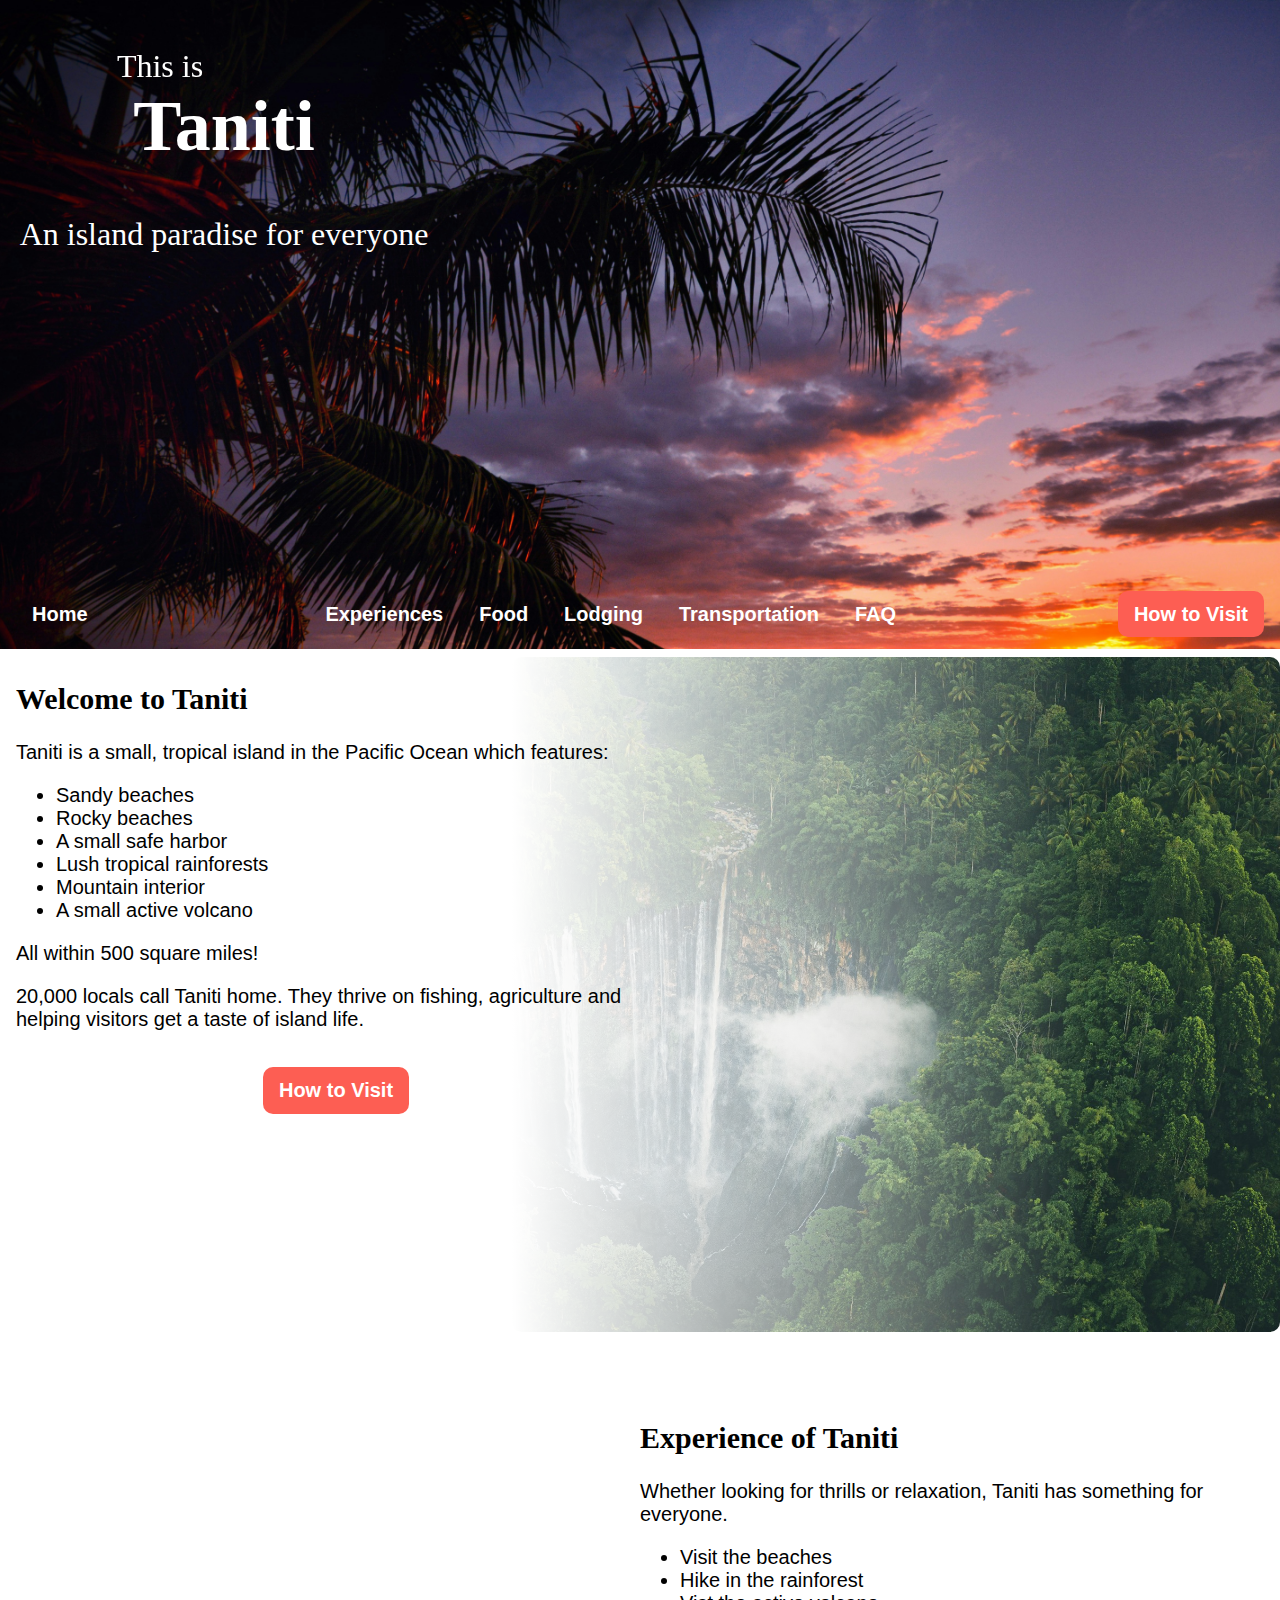
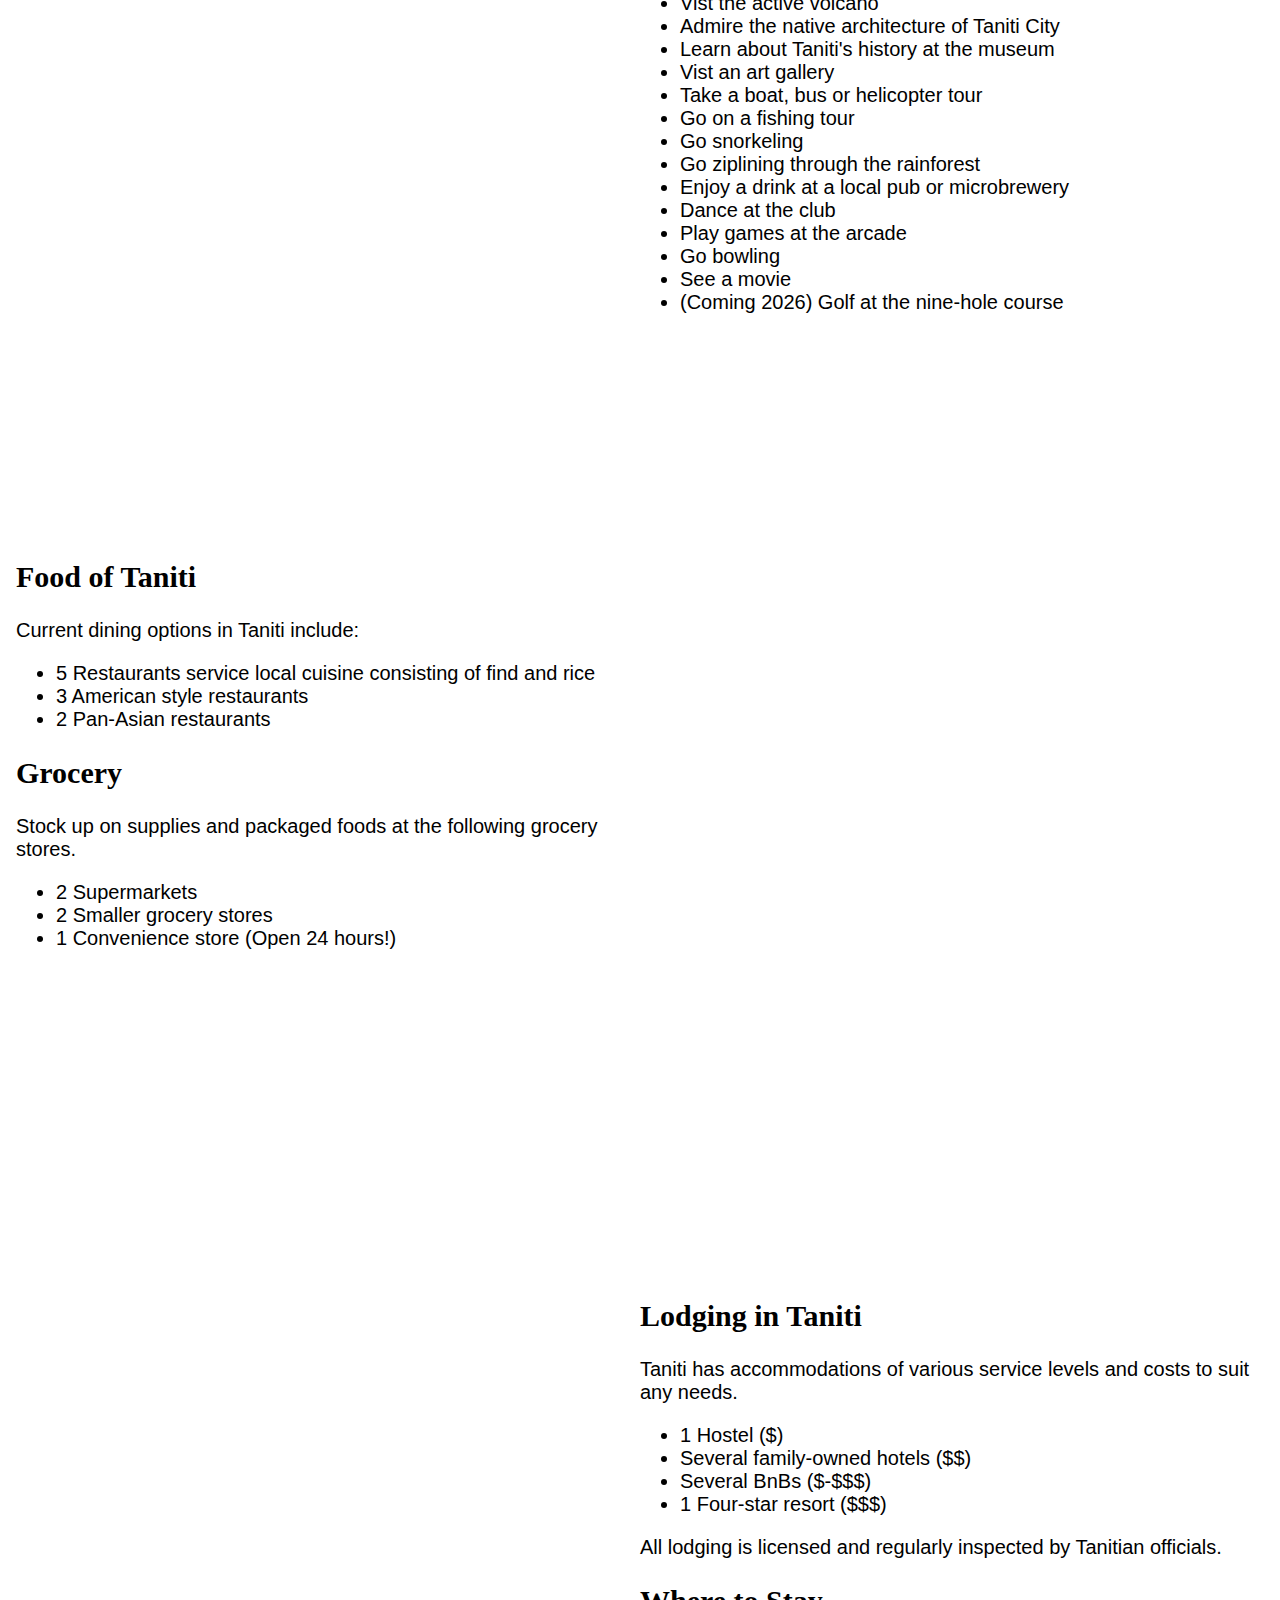
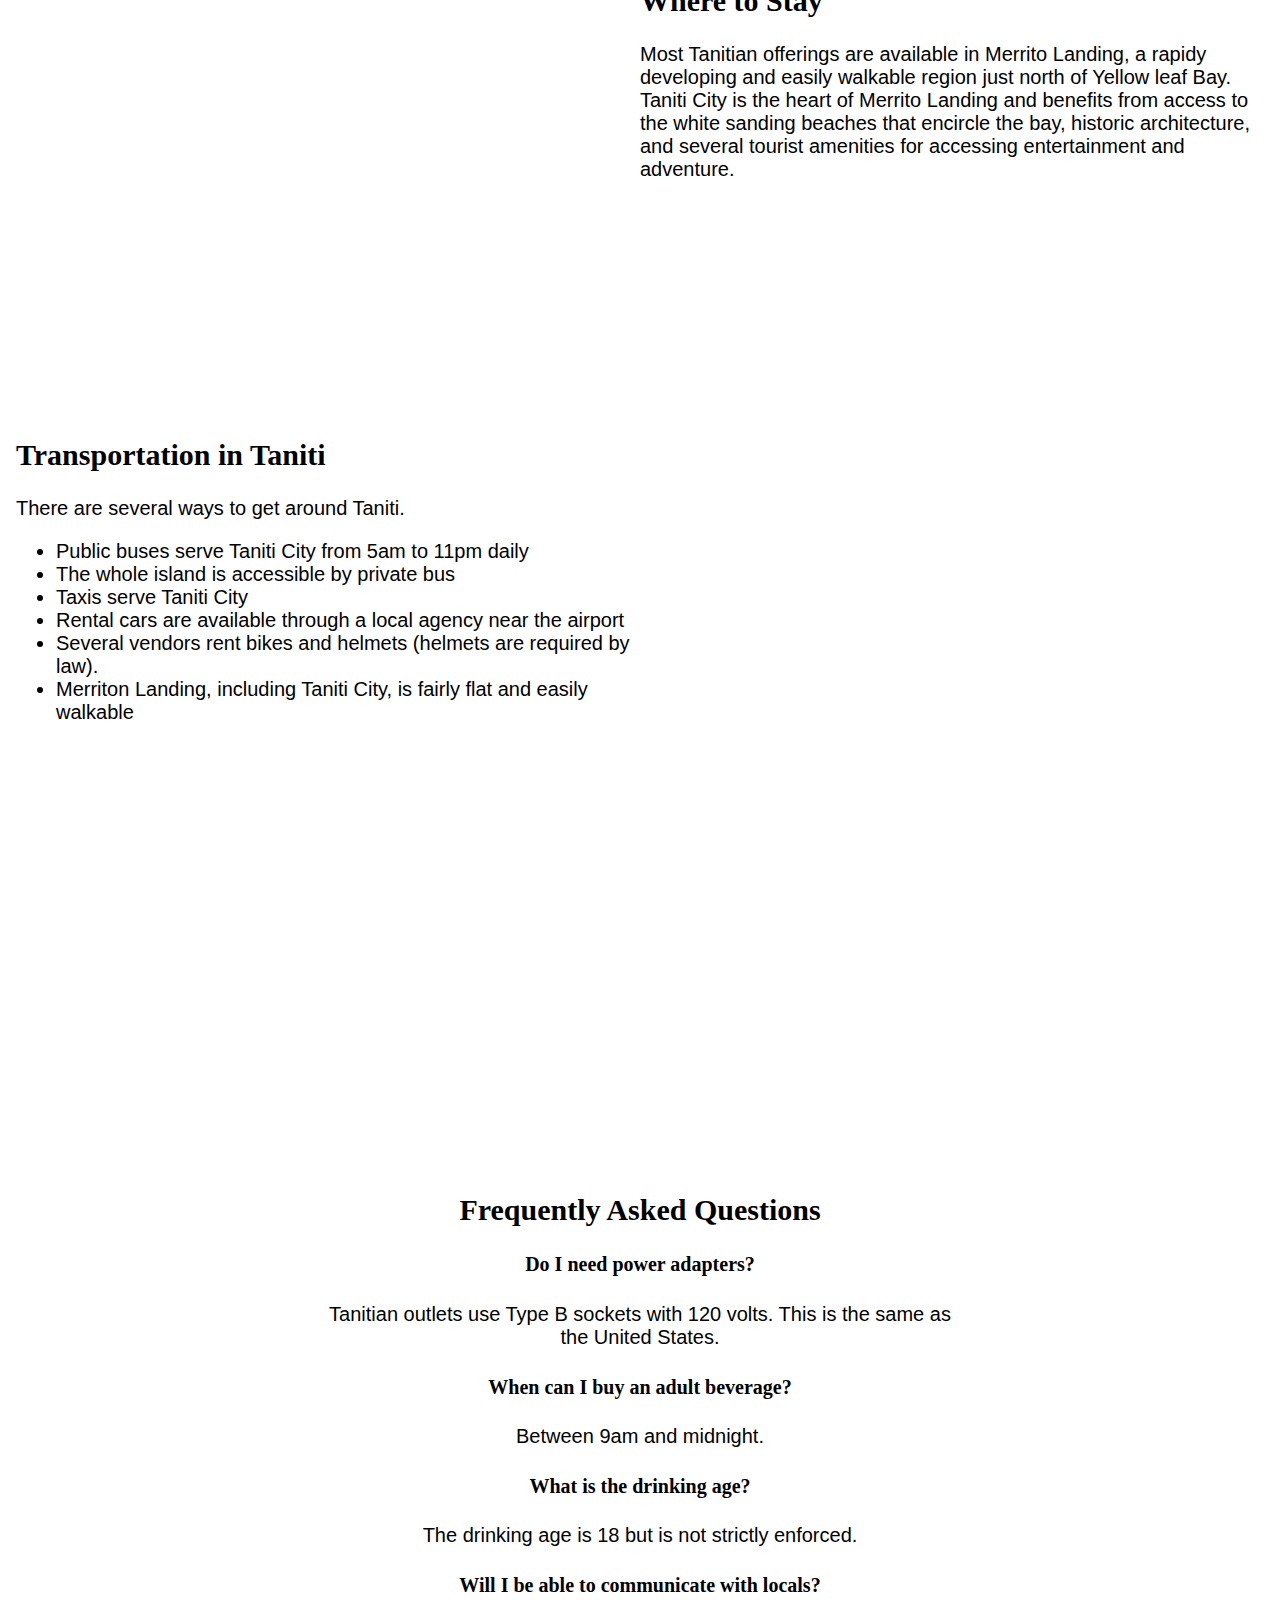
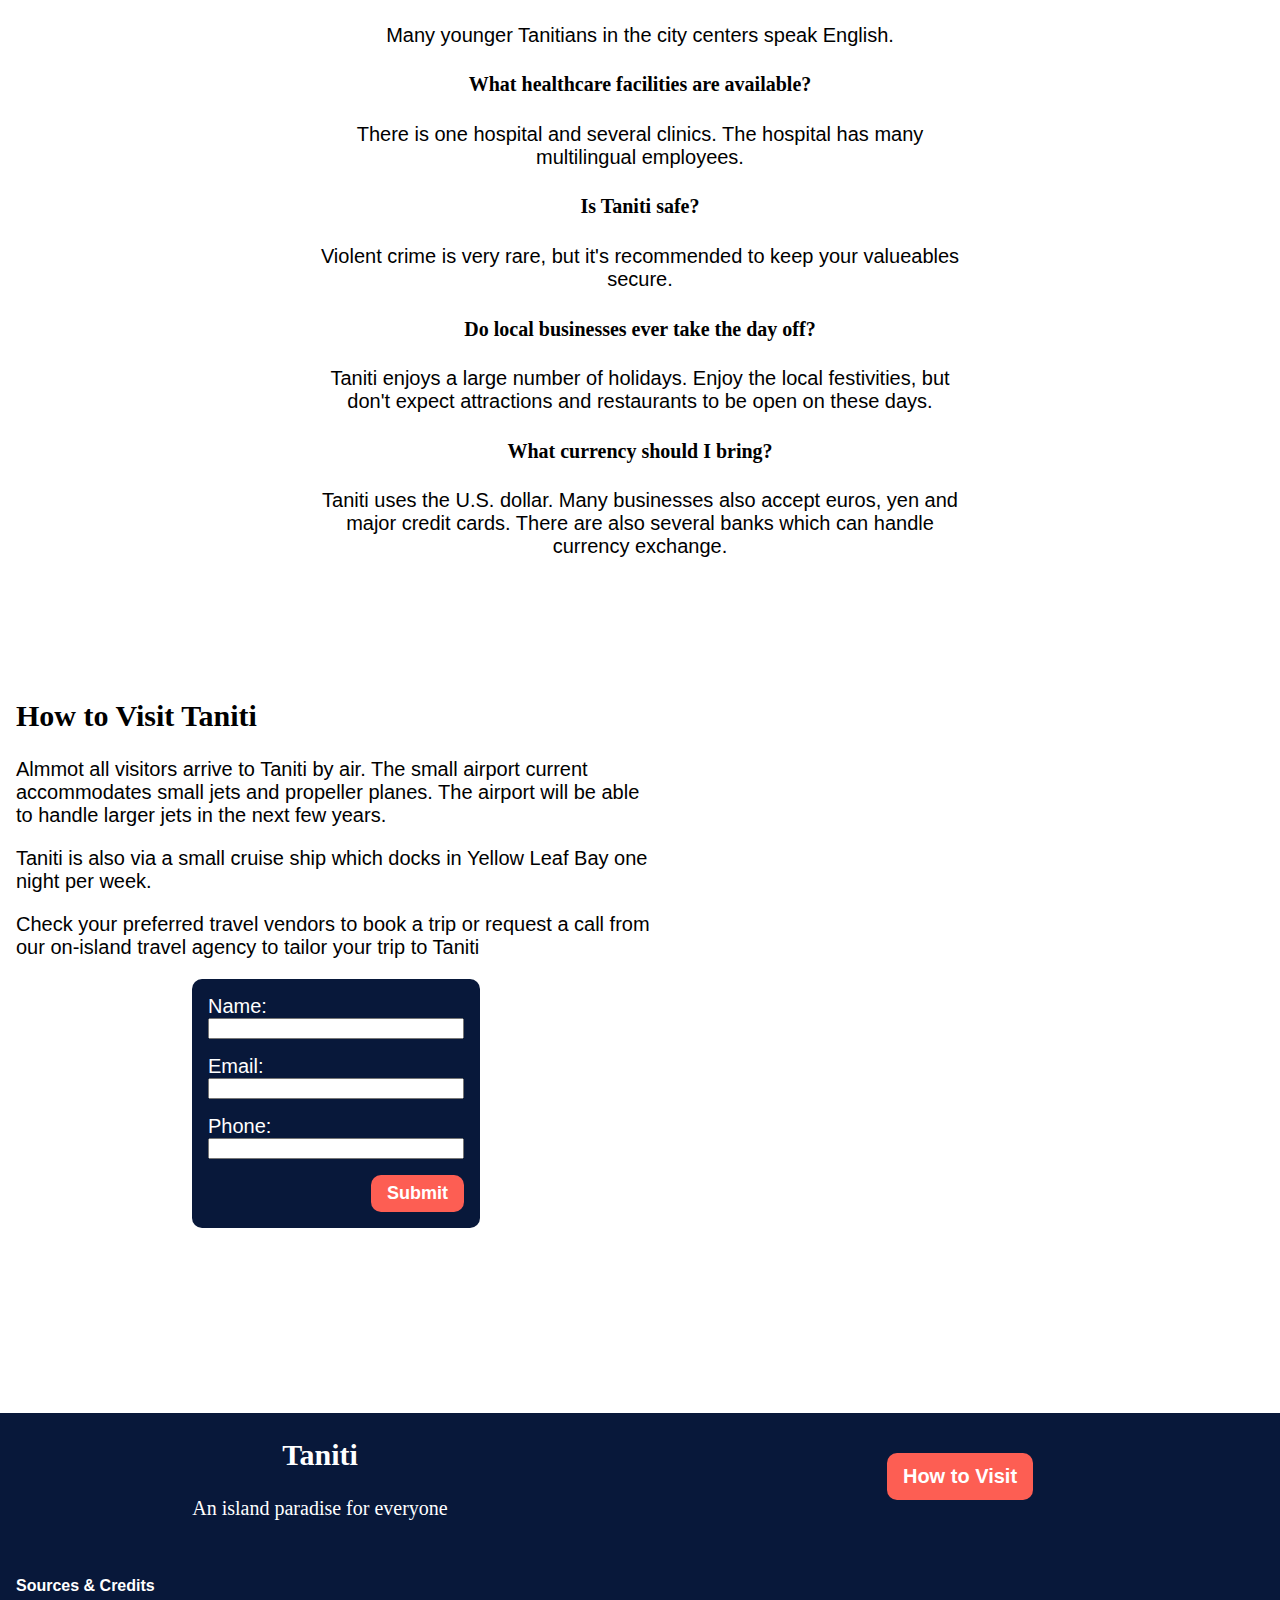
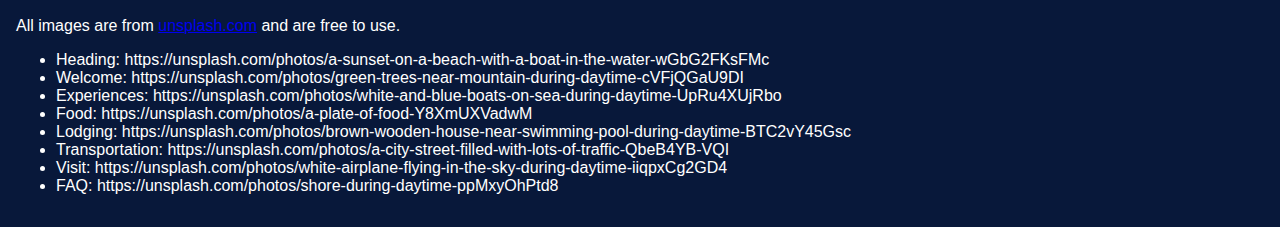
==== index.html @ fcae5fa9 "Setup Taniti website prototype" ====
<html>

<head>
  <title>Taniti</title>
  <link rel="stylesheet" href="styles.css" />
  <script src="https://ajax.googleapis.com/ajax/libs/jquery/3.7.1/jquery.min.js"></script>
  <script type="text/javascript" src="scripts.js"></script>
</head>

<body>

  <header id="home-header" class="track-vis">
    <div id="header-main">
      <div id="header-title">
        <p id="title-pre">This is</p>
        <h1>Taniti</h1>
        <p id="title-slogan">An island paradise for everyone</p>
      </div>
      <div></div>
      <div></div>
    </div>
    <nav>
      <ul>
        <li id="nav-home"><a href="index.html">Home</a></li>
        <li><a id="link-experiences" href="index.html#experiences">Experiences</a></li>
        <li><a id="link-food" href="index.html#food">Food</a></li>
        <li><a id="link-lodging" href="index.html#lodging">Lodging</a></li>
        <li><a id="link-transportation" href="index.html#transportation">Transportation</a></li>
        <li><a id="link-faq" href="index.html#faq">FAQ</a></li>
        <li id="nav-visit"><a id="link-visit" href="index.html#visit">How to Visit</a></li>
      </ul>
    </nav>
  </header>
  <main>
    <section id="welcome" class="img-right track-vis">
      <div class="content">
        <div class="content-inner">
          <h2>Welcome to Taniti</h2>
          <p>
            Taniti is a small, tropical island in the Pacific Ocean which features:
          <ul>
            <li>Sandy beaches</li>
            <li>Rocky beaches</li>
            <li>A small safe harbor</li>
            <li>Lush tropical rainforests</li>
            <li>Mountain interior</li>
            <li>A small active volcano</li>
          </ul>
          All within 500 square miles!
          </p>
          <p>
            20,000 locals call Taniti home. They thrive on fishing, agriculture and helping visitors get a taste of
            island
            life.
          </p>
          <div class="visit-container">
            <a href="index.html#visit" class="visit-button">How to Visit</a>
          </div>
        </div>
      </div>
      <div class="image"></div>
      <div class="overlay"></div>
    </section>
    <section id="experiences" class="img-left track-vis">
      <div class="content">
        <div class="content-inner">
          <h2>Experience of Taniti</h2>
          <p>
            Whether looking for thrills or relaxation, Taniti has something for everyone.
          <ul>
            <li>Visit the beaches</li>
            <li>Hike in the rainforest</li>
            <li>Vist the active volcano</li>
            <li>Admire the native architecture of Taniti City</li>
            <li>Learn about Taniti's history at the museum</li>
            <li>Vist an art gallery</li>
            <li>Take a boat, bus or helicopter tour</li>
            <li>Go on a fishing tour</li>
            <li>Go snorkeling</li>
            <li>Go ziplining through the rainforest</li>
            <li>Enjoy a drink at a local pub or microbrewery</li>
            <li>Dance at the club</li>
            <li>Play games at the arcade</li>
            <li>Go bowling</li>
            <li>See a movie</li>
            <li>(Coming 2026) Golf at the nine-hole course</li>
          </ul>
          </p>
        </div>
      </div>
      <div class="image"></div>
      <div class="overlay"></div>
    </section>
    <section id="food" class="img-right track-vis">
      <div class="content">
        <div class="content-inner">
          <h2>Food of Taniti</h2>
          <p>
            Current dining options in Taniti include:
          <ul>
            <li>5 Restaurants service local cuisine consisting of find and rice</li>
            <li>3 American style restaurants</li>
            <li>2 Pan-Asian restaurants</li>
          </ul>
          </p>
          <h2>Grocery</h2>
          <p>
            Stock up on supplies and packaged foods at the following grocery stores.
          <ul>
            <li>2 Supermarkets</li>
            <li>2 Smaller grocery stores</li>
            <li>1 Convenience store (Open 24 hours!)</li>
          </ul>
          </p>
        </div>
      </div>
      <div class="image"></div>
      <div class="overlay"></div>
    </section>
    <section id="lodging" class="img-left track-vis">
      <div class="content">
        <div class="content-inner">
          <h2>Lodging in Taniti</h2>
          <p>
            Taniti has accommodations of various service levels and costs to suit any needs.
          <ul>
            <li>1 Hostel ($)</li>
            <li>Several family-owned hotels ($$)</li>
            <li>Several BnBs ($-$$$)</li>
            <li>1 Four-star resort ($$$)</li>
          </ul>
          All lodging is licensed and regularly inspected by Tanitian officials.
          </p>
          <h2>Where to Stay</h2>
          <p>
            Most Tanitian offerings are available in Merrito Landing, a rapidy developing and easily walkable region
            just north of Yellow leaf Bay. Taniti City is the heart of Merrito Landing and benefits
            from access to the white sanding beaches that encircle the bay, historic architecture, and
            several tourist amenities for accessing entertainment and adventure.
          </p>
        </div>
      </div>
      <div class="image"></div>
      <div class="overlay"></div>
    </section>
    <section id="transportation" class="img-right track-vis">
      <div class="content">
        <div class="content-inner">
          <h2>Transportation in Taniti</h2>
          <p>
            There are several ways to get around Taniti.
          <ul>
            <li>Public buses serve Taniti City from 5am to 11pm daily</li>
            <li>The whole island is accessible by private bus</li>
            <li>Taxis serve Taniti City</li>
            <li>Rental cars are available through a local agency near the airport</li>
            <li>Several vendors rent bikes and helmets (helmets are required by law).</li>
            <li>Merriton Landing, including Taniti City, is fairly flat and easily walkable</li>
          </ul>
        </div>
      </div>
      <div class="image"></div>
      <div class="overlay"></div>
    </section>

    <section id="faq" class="track-vis">
      <div class="content">
        <div class="content-inner">
          <h2>Frequently Asked Questions</h2>
          <h4>Do I need power adapters?</h4>
          <p>
            Tanitian outlets use Type B sockets with 120 volts. This is the same as the United States.
          </p>
          <h4>When can I buy an adult beverage?</h4>
          <p>
            Between 9am and midnight.
          </p>
          <h4>What is the drinking age?</h4>
          <p>
            The drinking age is 18 but is not strictly enforced.
          </p>
          <h4>Will I be able to communicate with locals?</h4>
          <p>
            Many younger Tanitians in the city centers speak English.
          </p>
          <h4>What healthcare facilities are available?</h4>
          <p>
            There is one hospital and several clinics. The hospital has many multilingual employees.
          </p>
          <h4>Is Taniti safe?</h4>
          <p>
            Violent crime is very rare, but it's recommended to keep your valueables secure.
          </p>
          <h4>Do local businesses ever take the day off?</h4>
          <p>
            Taniti enjoys a large number of holidays. Enjoy the local festivities, but don't expect attractions and
            restaurants to be open on these days.
          </p>
          <h4>What currency should I bring?</h4>
          <p>
            Taniti uses the U.S. dollar. Many businesses also accept euros, yen and major credit cards. There are also
            several banks which can handle currency exchange.
          </p>
        </div>
      </div>
    </section>

    <section id="visit" class="img-right track-vis">
      <div class="content">
        <div class="content-inner">
          <h2>How to Visit Taniti</h2>
          <p>
            Almmot all visitors arrive to Taniti by air. The small airport current accommodates
            small jets and propeller planes. The airport will be able to handle larger jets in
            the next few years.
          </p>
          <p>
            Taniti is also via a small cruise ship which docks in Yellow Leaf Bay one night per week.
          </p>
          <p>
            Check your preferred travel vendors to book a trip or request a call from our
            on-island travel agency to tailor your trip to Taniti
          </p>
          <form>
            <label for="name">Name:</label>
            <input id="name" type="text" />
            <label for="email">Email:</label>
            <input id="email" type="email" />
            <label for="phone">Phone:</label>
            <input id="phone" type="text" />
            <input id="submit" class="visit-button" type="submit" value="Submit" />
          </form>
        </div>
      </div>
      <div class="image"></div>
      <div class="overlay"></div>
    </section>

  </main>
  <footer id="footer" class="track-vis">
    <div id="footer-main">
      <div id="footer-title">
        <h2>Taniti</h2>
        <p>An island paradise for everyone</p>
      </div>
      <div id="footer-book">
        <div class="visit-container">
          <a href="index.html#visit" class="visit-button">How to Visit</a>
        </div>
      </div>
    </div>
    <div id="sources">
      <h4>Sources & Credits</h4>
      <p>
        All images are from <a href="https://unsplash.com/">unsplash.com</a> and are free to use.
      <ul>
        <li>Heading: https://unsplash.com/photos/a-sunset-on-a-beach-with-a-boat-in-the-water-wGbG2FKsFMc</li>
        <li>Welcome: https://unsplash.com/photos/green-trees-near-mountain-during-daytime-cVFjQGaU9DI</li>
        <li>Experiences: https://unsplash.com/photos/white-and-blue-boats-on-sea-during-daytime-UpRu4XUjRbo</li>
        <li>Food: https://unsplash.com/photos/a-plate-of-food-Y8XmUXVadwM</li>
        <li>Lodging: https://unsplash.com/photos/brown-wooden-house-near-swimming-pool-during-daytime-BTC2vY45Gsc</li>
        <li>Transportation: https://unsplash.com/photos/a-city-street-filled-with-lots-of-traffic-QbeB4YB-VQI</li>
        <li>Visit: https://unsplash.com/photos/white-airplane-flying-in-the-sky-during-daytime-iiqpxCg2GD4</li>
        <li>FAQ: https://unsplash.com/photos/shore-during-daytime-ppMxyOhPtd8</li>
      </ul>
      </p>
    </div>
  </footer>
</body>

</html>
---- styles.css ----
body {
  margin: 0;
  display: flex;
  flex-direction: column;
  font-family: Verdana, Geneva, Tahoma, sans-serif;
  font-size: 20px;
}

header {
  position: sticky;
  top: 0;
  z-index: 10;
  background: url('assets/palm-dusk.jpg');
  background-position: bottom;
  background-attachment: fixed;
  background-size: cover;
  color: white;
  margin-bottom: 8px;
  min-height: 400px;
}

#home-header {
  height: calc(65vh + 64px);
  top: -65vh;
  display: flex;
  flex-direction: column;
}

#header-main {
  font-family: 'Brush Script MT', cursive;
  flex-grow: 1;
  display: flex;
  flex-direction: row;
}

#header-main>* {
  flex: 1 1 0;
}

#header-title {
  text-align: center;
  font-size: 32px;
  padding: 16px;
}

#header-title h1 {
  font-size: 72px;
}

#title-pre {
  margin-bottom: 0px;
  position: relative;
  right: 64px;
}

#header-title h1 {
  margin-top: 0px;
}

.visit-container {
  padding: 16px;
  text-align: center;
}

.visit-button {
  background-color: #FD5E53;
  padding: 12px 16px;
  width: fit-content;
  display: inline-block;
  color: white;
  font-weight: bold;
  border-radius: 10px;
  text-decoration: none;
}

nav {
  height: 64px;
  padding: 0 16px;
}

nav ul {
  display: flex;
  flex-direction: row;
  padding: 0;
  flex-wrap: wrap;
  gap: 4px;
  justify-content: center;
}

nav ul li {
  list-style-type: none;
  margin-top: -2px;
}

nav ul li a {
  text-decoration: none;
  padding: 12px 16px;
  color: white;
  font-weight: bold;
  border-radius: 10px;
}

.active-link {
  background-color: #08183A !important;
}

#nav-home,
#nav-visit {
  flex-grow: 1;
}

#nav-visit {
  text-align: right;
}

#nav-visit a {
  background-color: #FD5E53;
  border-radius: 10px;
}

main {
  width: 100%;
  max-width: 1920px;
  margin: 0 auto;
}

main h1,
main h2,
main h3,
main h4 {
  font-family: Georgia, serif
}

section {
  height: 75vh;
  min-height: 650px;
  max-height: 1200px;
  width: 100%;
  position: relative;
  clip-path: inset(0);
  scroll-margin-top: 64px;
  margin-bottom: 64px;
}

section .content {
  width: 50%;
  position: absolute;
  z-index: 2;
  padding: 0 0 16px 16px;
}

section .image {
  width: 60%;
  height: 100%;
  top: 0;
  z-index: 0;
  position: absolute;
  border-radius: 10px;
}

#welcome .image {
  background: url('assets/forest-volcano.jpg');
  background-attachment: fixed;
  background-size: cover;
}

#experiences .image {
  background: url('assets/marina.jpg');
  background-attachment: fixed;
  background-size: cover;
}

#food .image {
  background: url('assets/fish-rice.jpg');
  background-attachment: fixed;
  background-size: cover;
}

#lodging .image {
  background: url('assets/resort.jpg');
  background-attachment: fixed;
  background-size: cover;
}

#transportation .image {
  background: url('assets/taxi.jpg');
  background-attachment: fixed;
  background-size: cover;
}

#visit .image {
  background: url('assets/sky.jpg');
  background-attachment: fixed;
  background-size: cover;
}

section .overlay {
  width: 60%;
  height: 100%;
  position: absolute;
  top: 0;
  z-index: 1;
}

.img-left .overlay {
  background: linear-gradient(90deg, rgba(0, 0, 0, 0) 10%, rgba(0, 0, 0, 0) 25%, rgba(255, 255, 255, 1) 100%);
}

.img-right .image {
  right: 0;
}

.img-right .overlay {
  right: 0;
  background: linear-gradient(90deg, rgba(255, 255, 255, 1) 0%, rgba(0, 0, 0, 0) 75%, rgba(0, 0, 0, 0) 90%);
}

.img-left .content {
  right: 0;
}

.img-right .content {
  display: flex;
  flex-direction: row;
  justify-content: flex-end;
}

.content-inner {
  max-width: 700px;
}

form {
  display: flex;
  flex-direction: column;
  align-items: center;
  width: 40%;
  margin: 0 auto;
  background-color: #08183A;
  padding: 16px;
  border-radius: 10px;
  color: white;
}

label,
input {
  width: 100%;
}

input {
  margin-bottom: 16px;
}

#submit {
  padding: 8px 16px;
  width: fit-content;
  align-self: flex-end;
  margin: 0;
  border: 0;
  font-size: 18px;
}

#faq {
  background-position: center center;
  background-attachment: fixed;
  background-size: cover;
  background-image: url(assets/white-sandy-beach.jpg);
  background-color: rgba(255, 255, 255, 0.75);
  background-blend-mode: lighten;
  padding: 16px 0;
  height: fit-content;
  border-radius: 10px;
}

#faq .content {
  position: relative;
  margin: 0 auto;
  padding: 0 16px 16px 16px;
  text-align: center;
}

footer {
  background-color: #08183A;
  color: white;
}

#footer-main {
  display: flex;
  flex-direction: row;
  align-items: center;
  width: 100%;
  max-width: 1920px;
  margin: 0 auto;
}

#footer-main>* {
  flex: 1 1 0;
  text-align: center;
}

#footer-title {
  font-family: 'Brush Script MT', cursive;
  font-size: 20px;
}

#sources {
  width: 100%;
  max-width: 1920px;
  margin: 0 auto;
  padding: 16px;
  font-size: 16px;
}
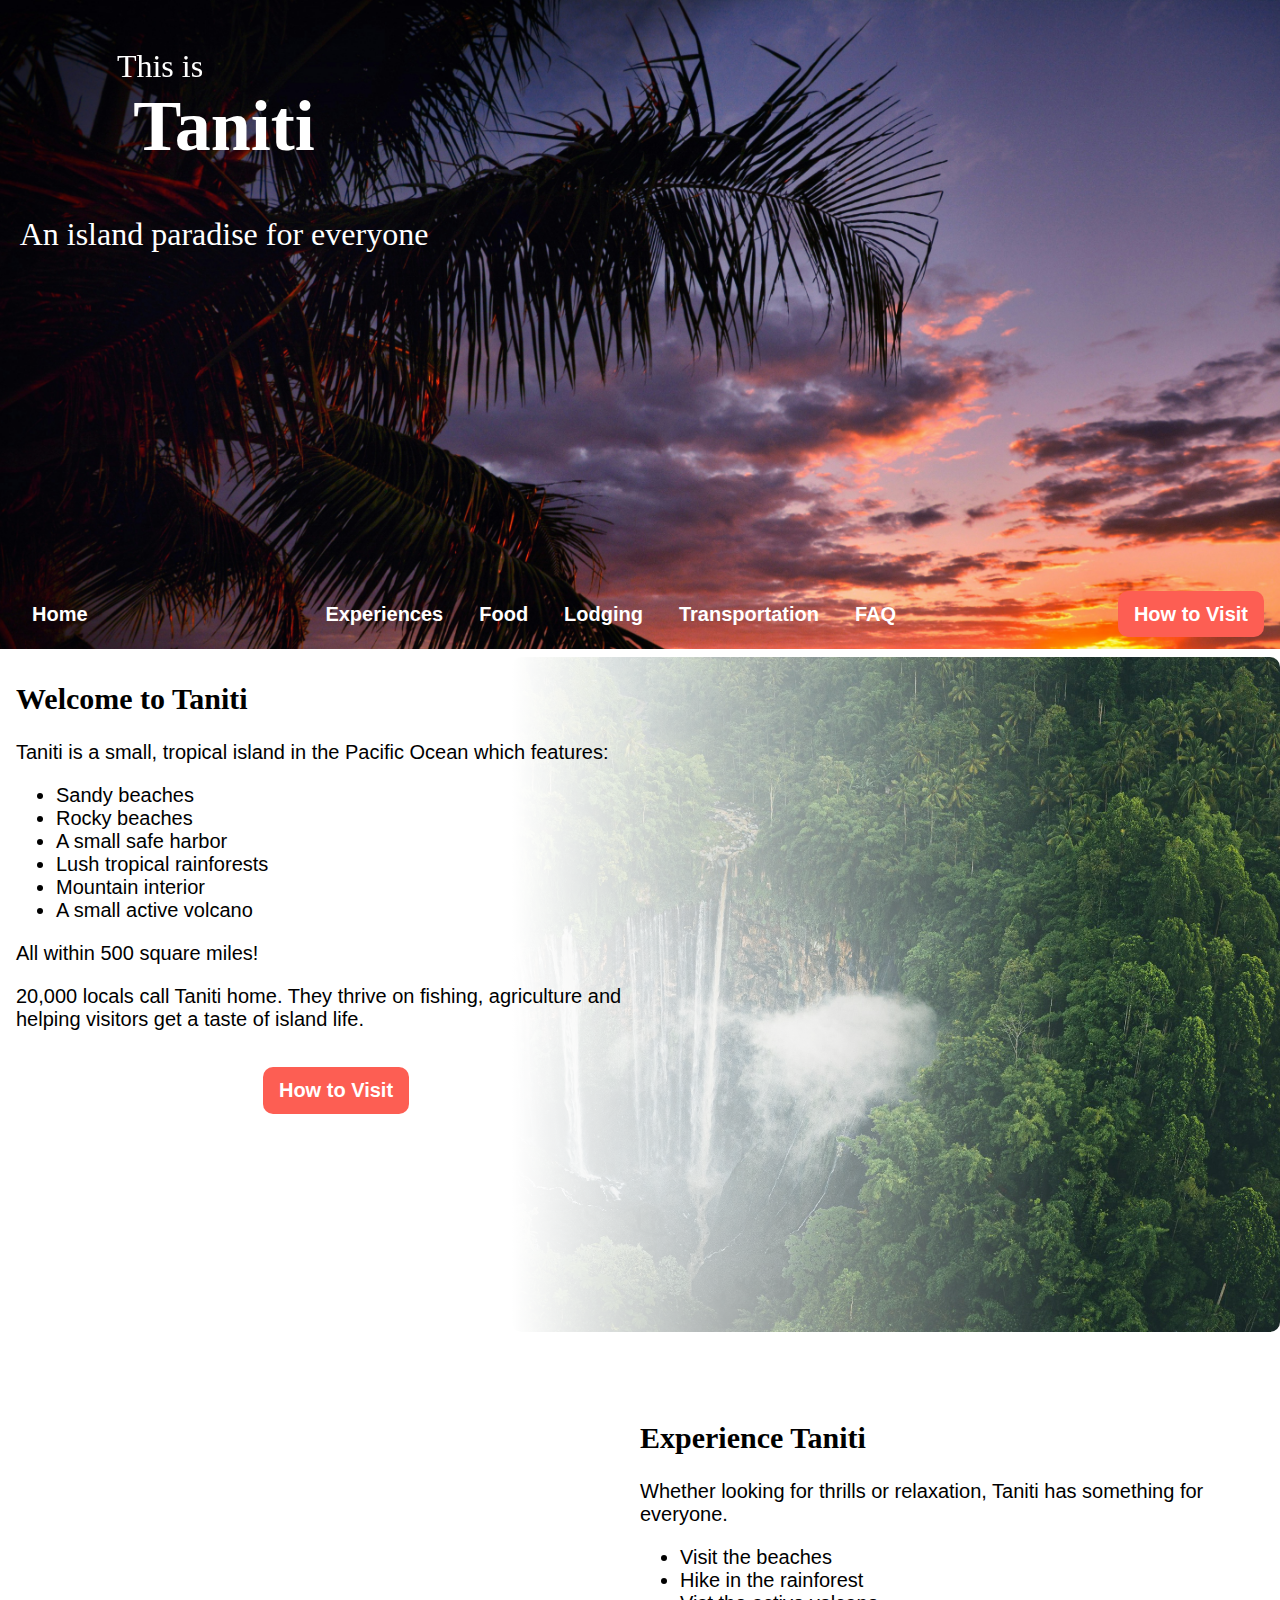
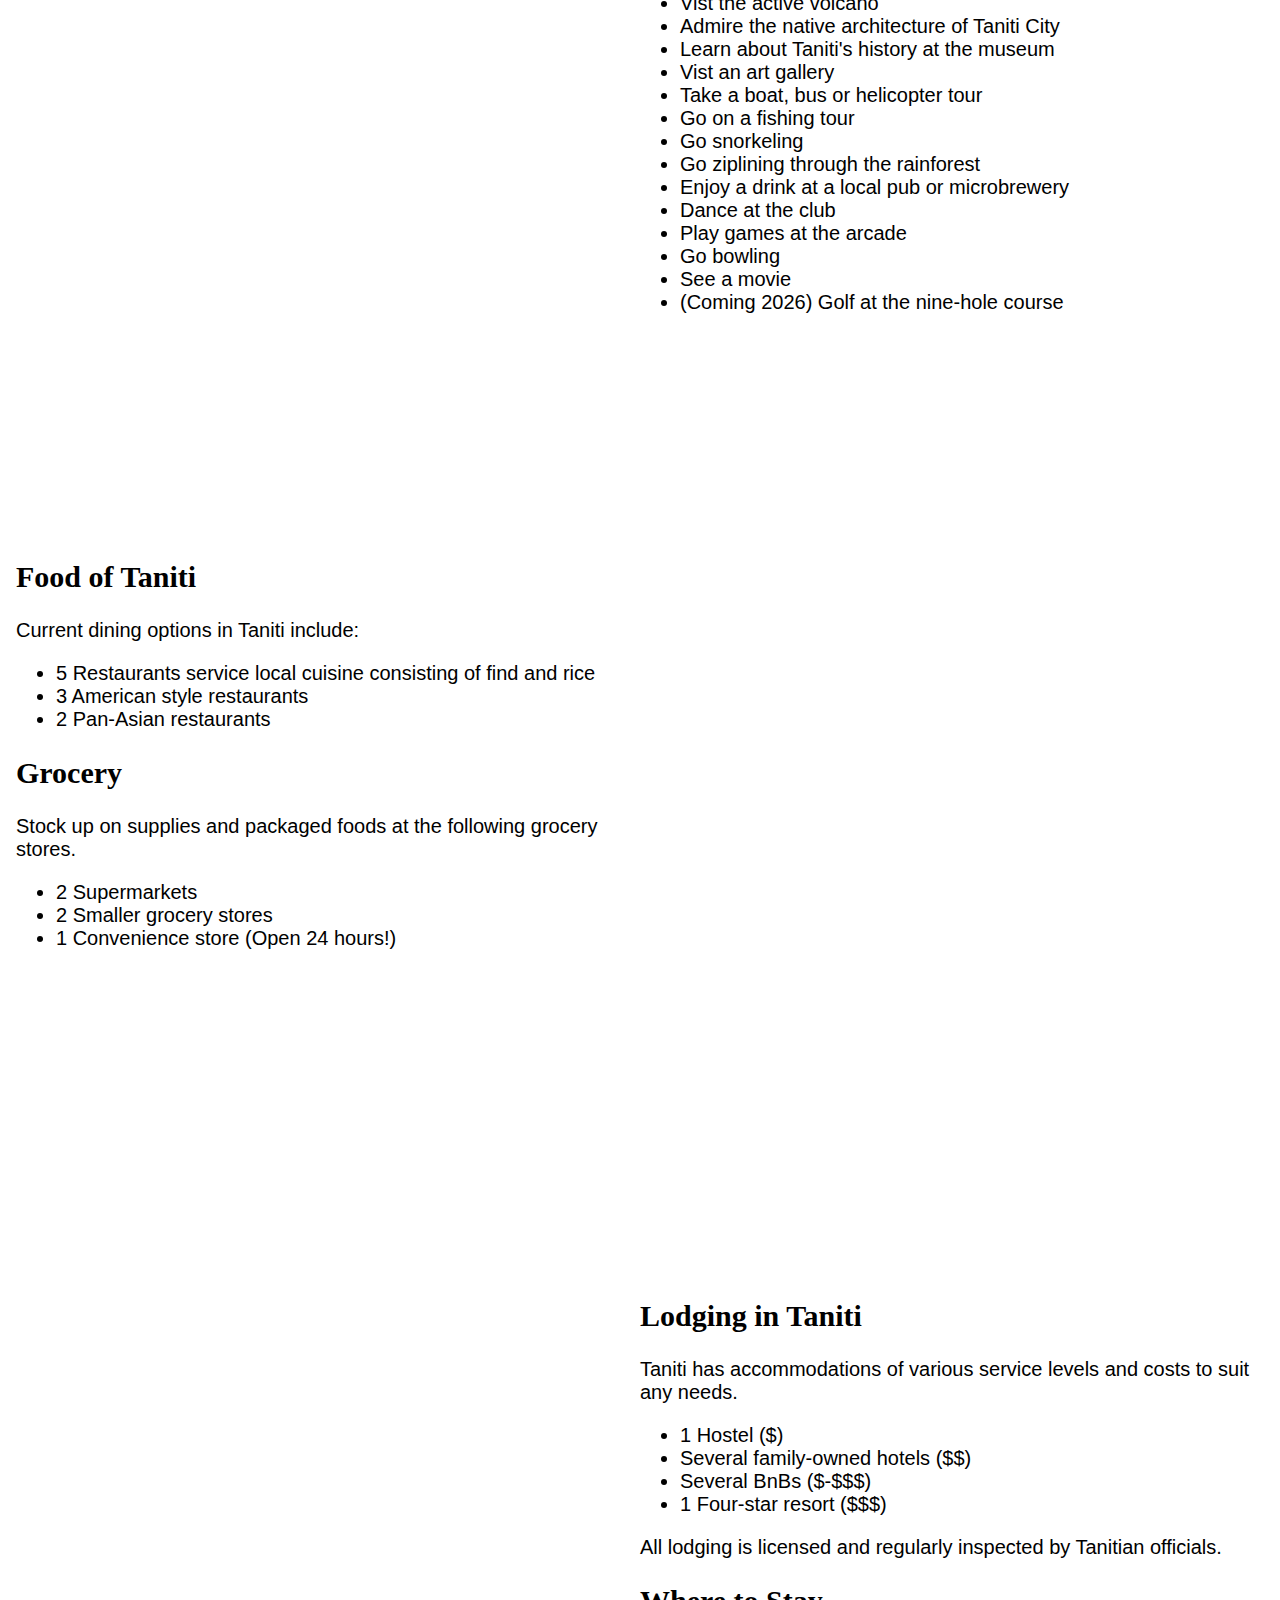
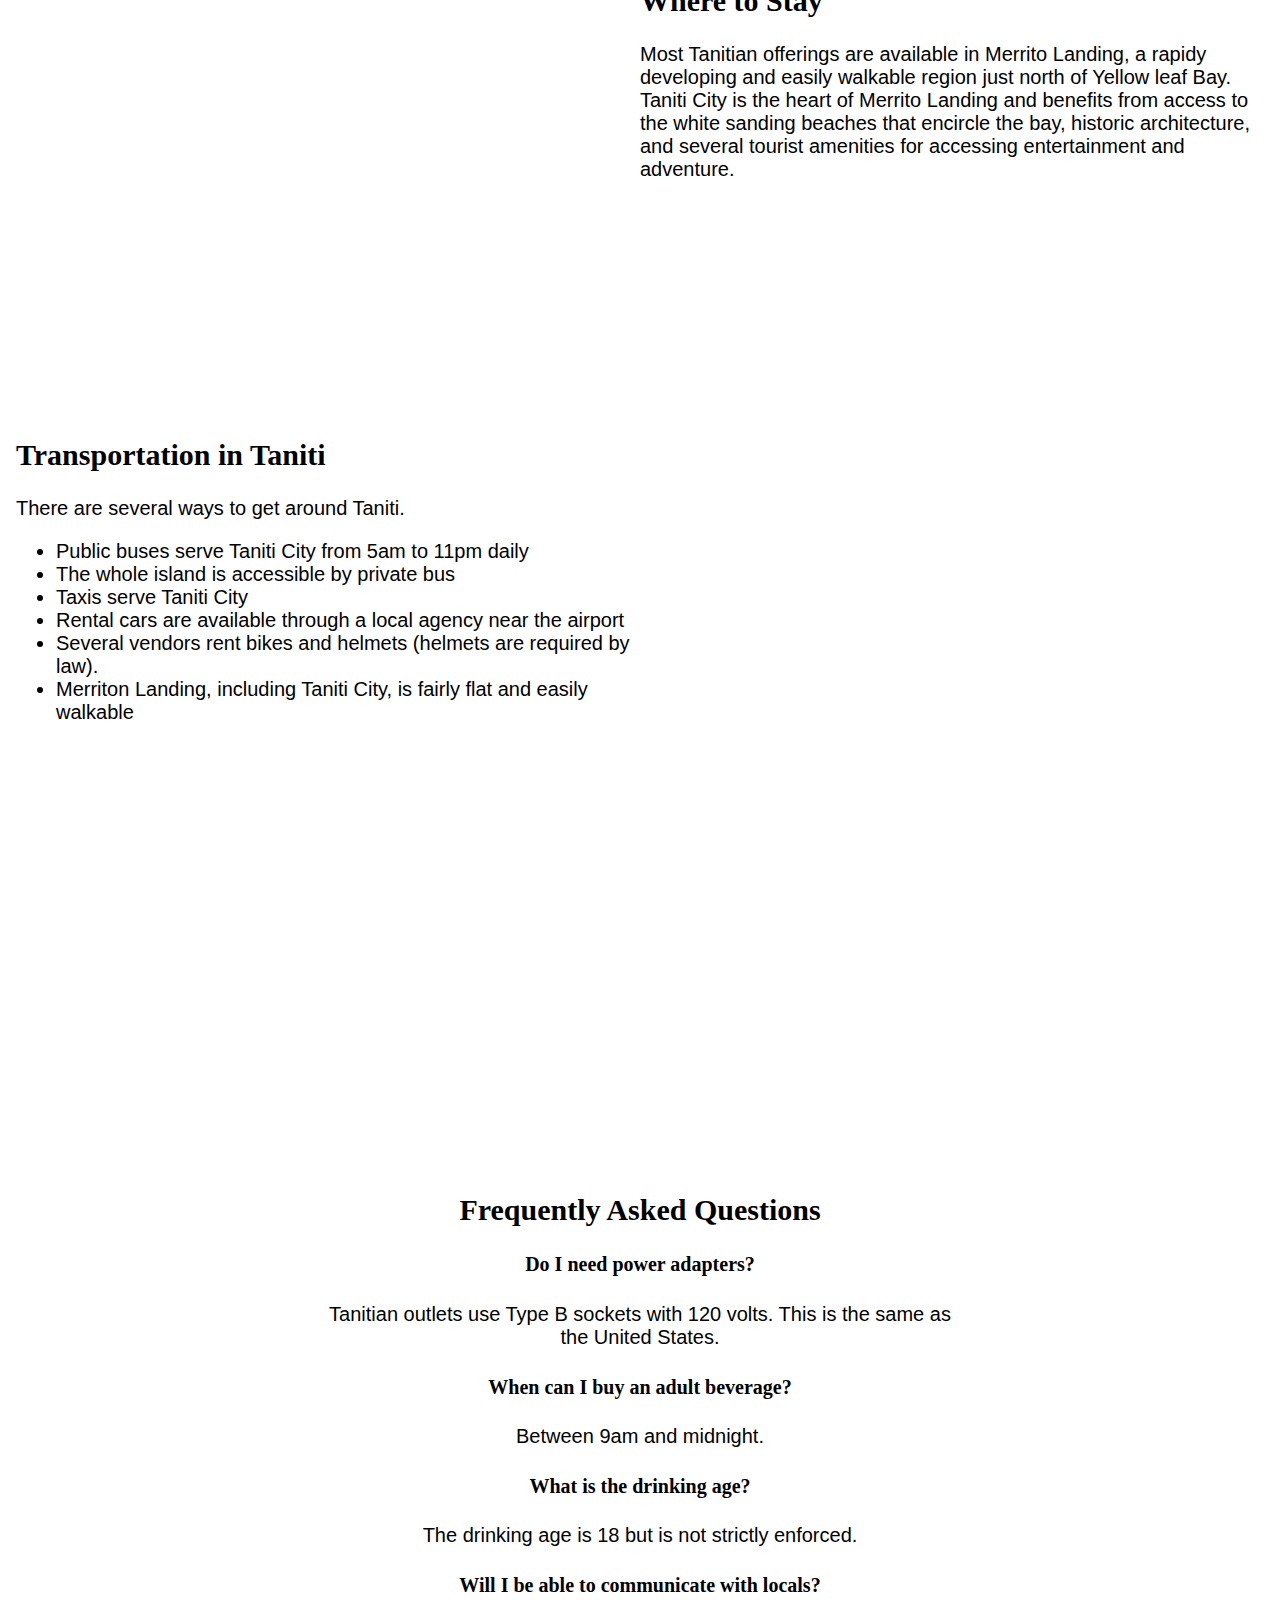
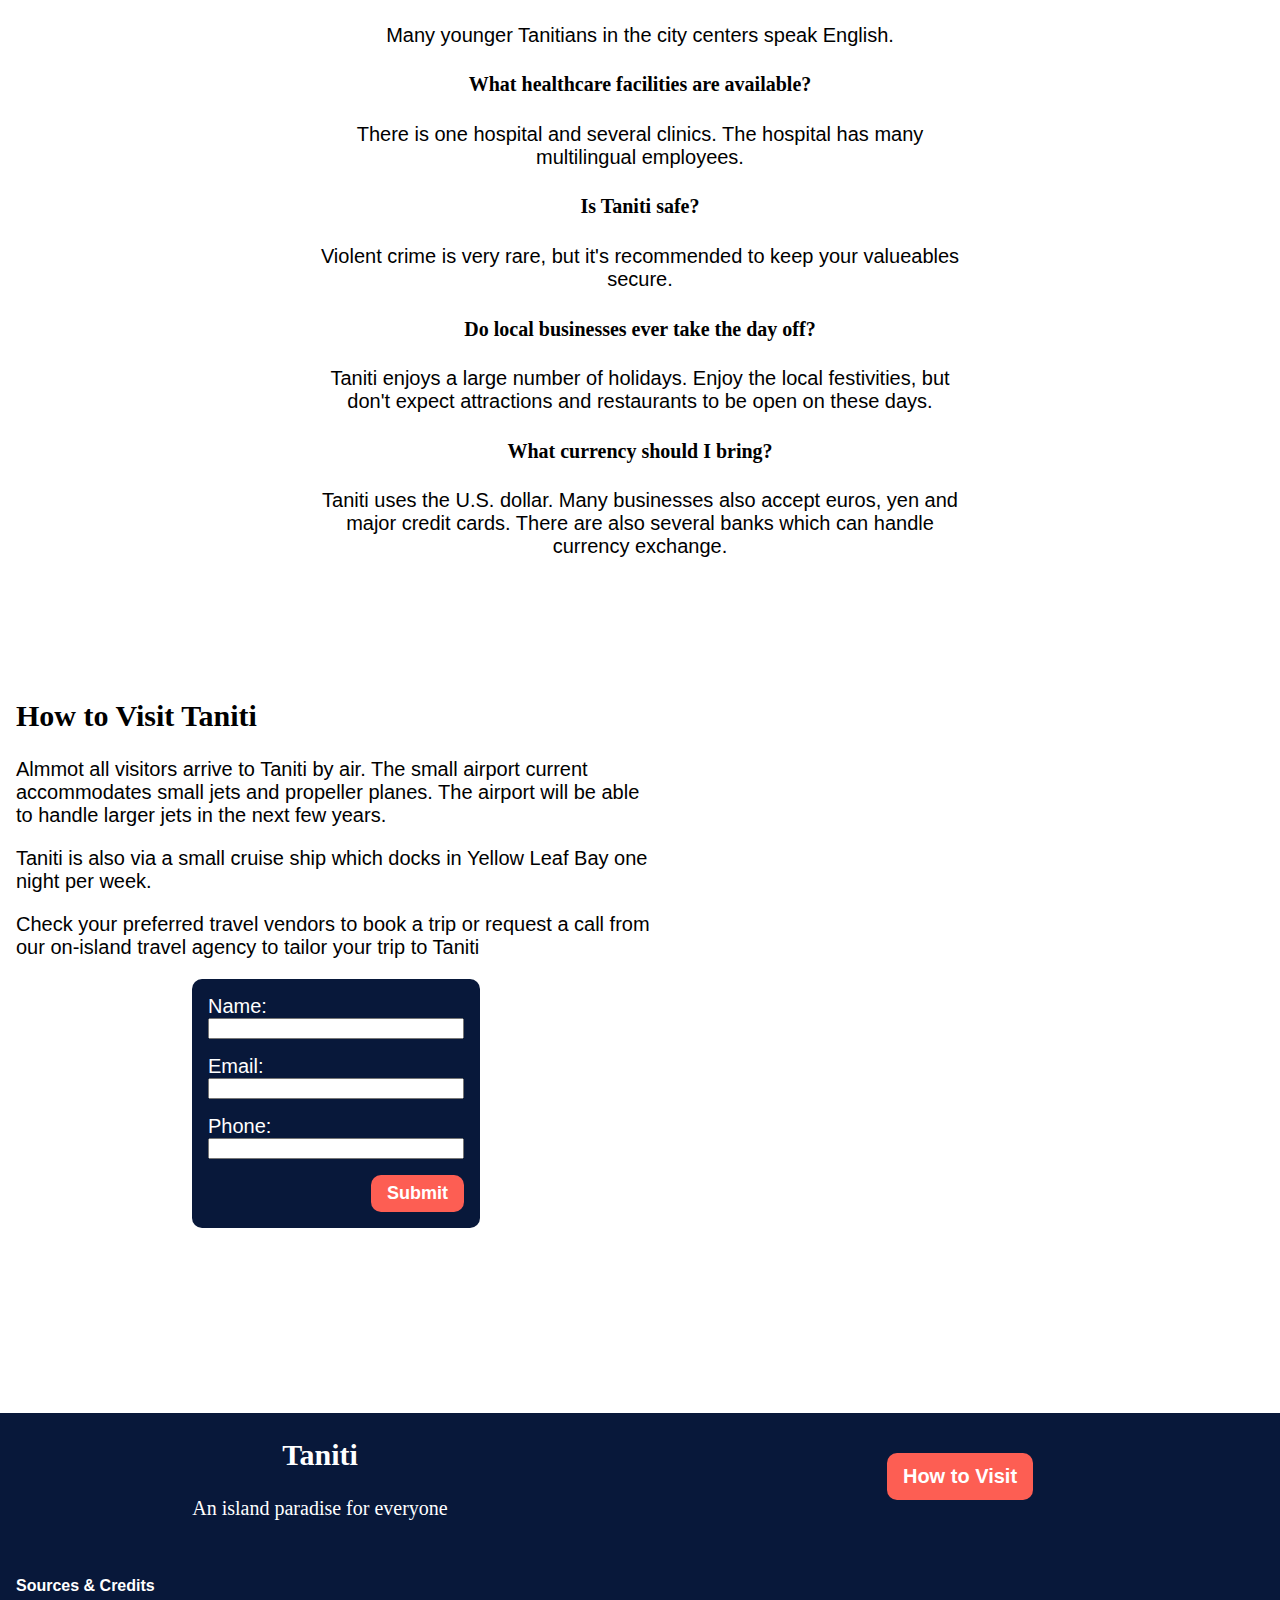
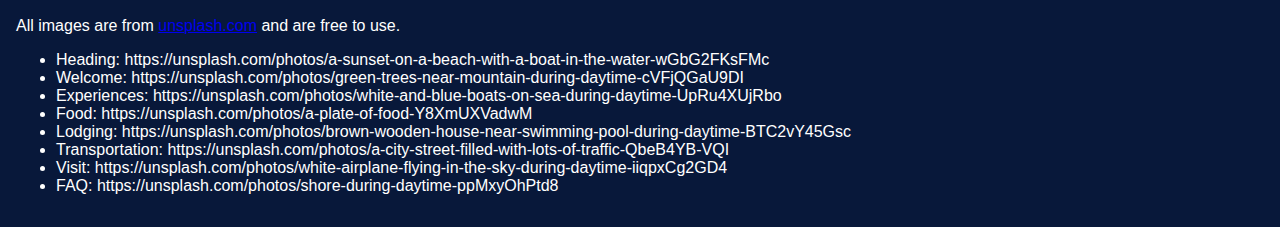
==== commit ed4237d5: "Fix typo" ====
--- a/index.html
+++ b/index.html
@@ -64,7 +64,7 @@
     <section id="experiences" class="img-left track-vis">
       <div class="content">
         <div class="content-inner">
-          <h2>Experience of Taniti</h2>
+          <h2>Experience Taniti</h2>
           <p>
             Whether looking for thrills or relaxation, Taniti has something for everyone.
           <ul>
